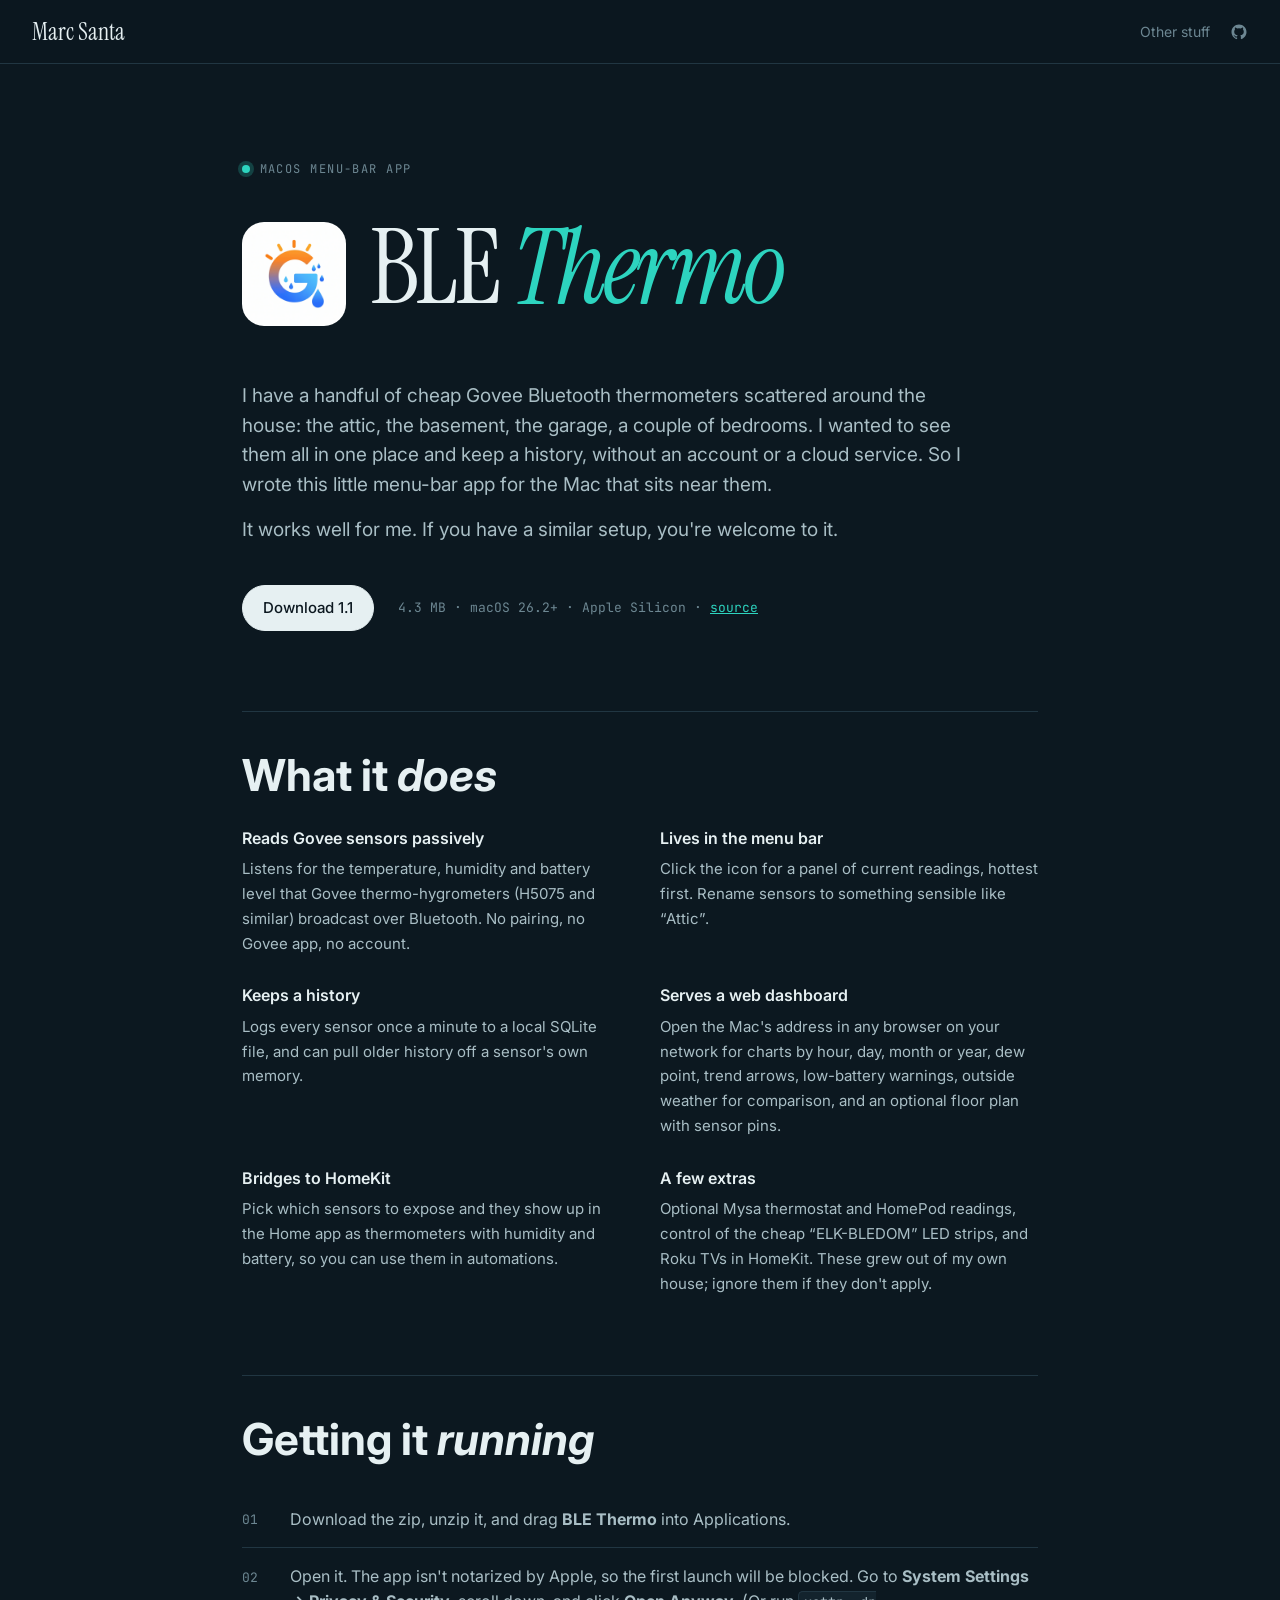
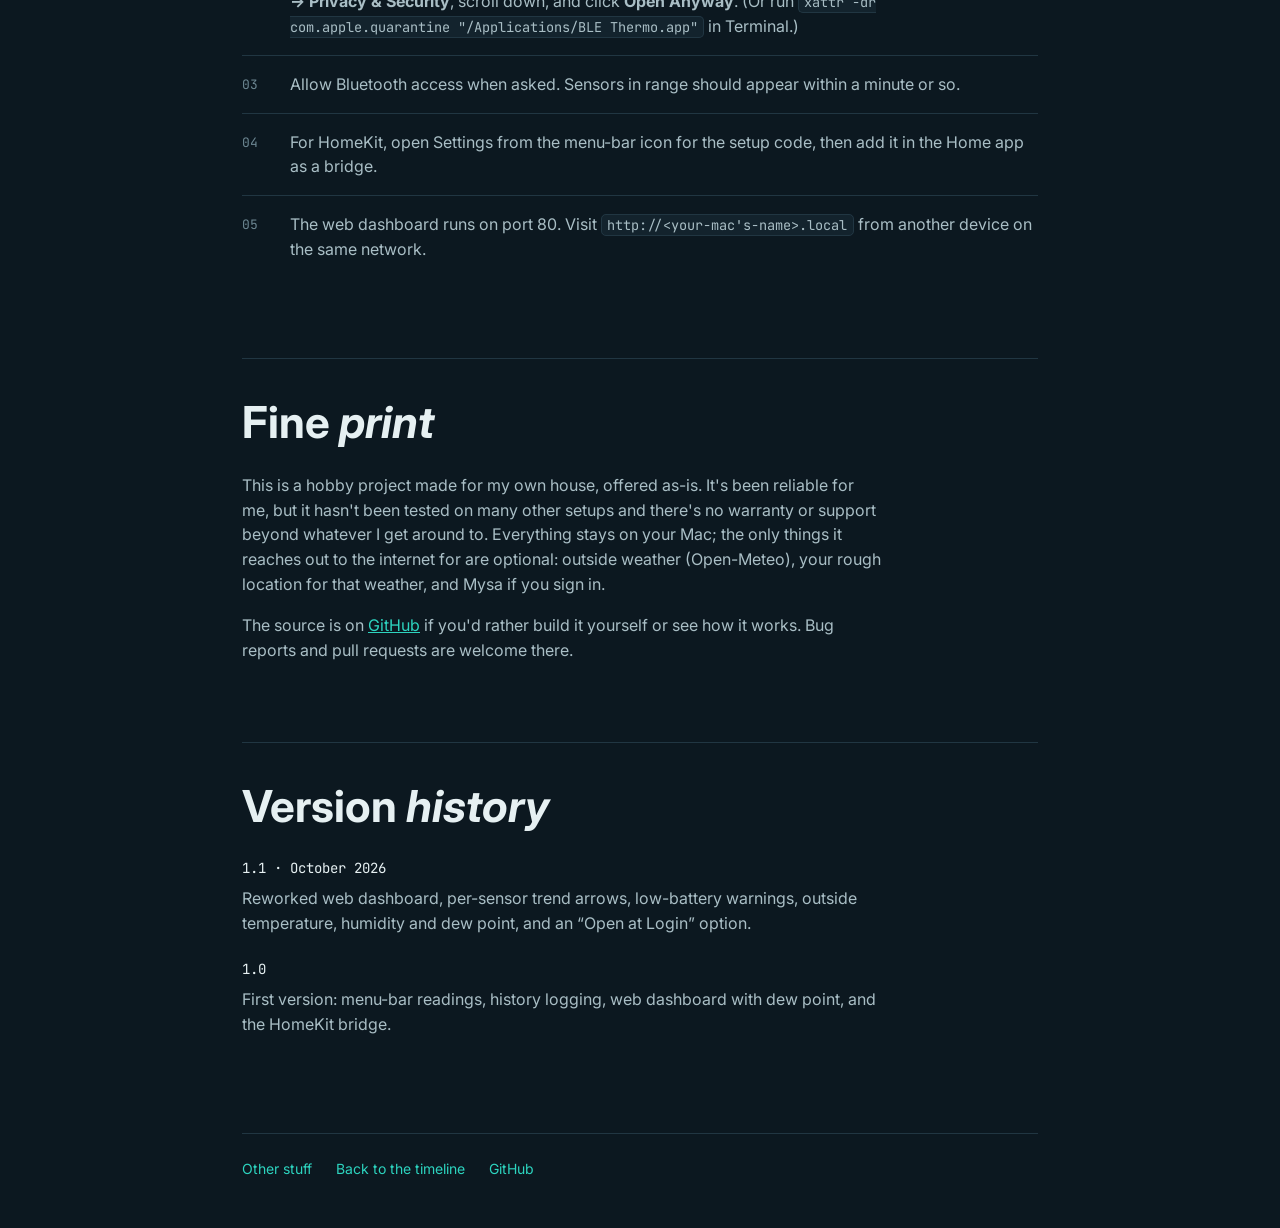
==== ble-thermo/index.html @ 34f53e5f "Add BLE Thermo page and link it from Other stuff Co-Authored-By: Claude Opus 5.5 <noreply@anthropic." ====
<!DOCTYPE html>
<html lang="en">
<head>
<meta charset="UTF-8">
<meta name="viewport" content="width=device-width, initial-scale=1.0">
<title>BLE Thermo · Marc Santa</title>
<meta name="description" content="A small macOS menu-bar app that reads Govee Bluetooth thermometers, logs the history, and can share them with HomeKit.">
<link rel="icon" href="../favicon.ico" sizes="32x32">
<link rel="icon" type="image/svg+xml" href="../favicon.svg">
<link rel="apple-touch-icon" href="../apple-touch-icon.png">
<link rel="preconnect" href="https://fonts.googleapis.com">
<link rel="preconnect" href="https://fonts.gstatic.com" crossorigin>
<link href="https://fonts.googleapis.com/css2?family=Instrument+Serif:ital@0;1&family=Inter:wght@400;500;600&family=JetBrains+Mono:wght@400;500;600&display=swap" rel="stylesheet">
<link rel="stylesheet" href="../styles.css">
<style>
  .app { max-width: 860px; margin: 0 auto; padding: calc(var(--topbar) + 6rem) var(--gutter) 3rem; }
  .app-head { display: flex; align-items: center; gap: 1.75rem; margin: 1.25rem 0 2rem; }
  .app-head img { width: 104px; height: 104px; border-radius: 22px; flex: none; }
  .app h1 { font-size: clamp(3.25rem, 9vw, 6.5rem); line-height: 0.95; margin-left: -0.04em; }
  .app .intro { font-size: 1.1875rem; color: var(--ink-2); max-width: 60ch; }
  .app .intro + .intro { margin-top: 1rem; }
  .get { display: flex; flex-wrap: wrap; align-items: center; gap: 0.75rem 1.5rem; margin: 2.5rem 0 0; }
  .get .dl { text-decoration: none; }
  .get .meta { font-family: var(--mono); font-size: 0.8125rem; color: var(--muted); }
  .get .meta a { color: inherit; }
  .app section { margin-top: 5rem; border-top: 1px solid var(--line); padding-top: 2.5rem; }
  .app h2 { font-size: clamp(2rem, 4vw, 2.75rem); line-height: 1.05; margin-bottom: 1.75rem; }
  .app section > p { color: var(--ink-2); max-width: 64ch; }
  .app section > p + p { margin-top: 1rem; }
  .features { list-style: none; display: grid; gap: 1.75rem 2.5rem; grid-template-columns: repeat(2, minmax(0, 1fr)); }
  .features b { display: block; font-weight: 600; margin-bottom: 0.35rem; }
  .features span { color: var(--ink-2); font-size: 0.9375rem; }
  .steps { list-style: none; counter-reset: step; }
  .steps li { counter-increment: step; display: grid; grid-template-columns: 3rem minmax(0, 1fr); padding: 1rem 0; border-bottom: 1px solid var(--line); color: var(--ink-2); }
  .steps li:last-child { border-bottom: 0; }
  .steps li::before { content: counter(step, decimal-leading-zero); font-family: var(--mono); font-size: 0.8125rem; color: var(--muted); padding-top: 0.2rem; }
  .app code { font-family: var(--mono); font-size: 0.85em; background: var(--surface); border: 1px solid var(--line); border-radius: 5px; padding: 0.1em 0.4em; overflow-wrap: anywhere; }
  .app a:not(.dl) { color: var(--work); }
  .changes dt { font-family: var(--mono); font-size: 0.875rem; color: var(--ink); margin-top: 1.5rem; }
  .changes dt:first-child { margin-top: 0; }
  .changes dd { color: var(--ink-2); margin-top: 0.4rem; max-width: 64ch; }
  .app .foot { margin-top: 6rem; }
  @media (max-width: 768px) {
    .app { padding-top: calc(var(--topbar) + 3.5rem); }
    .app-head { gap: 1.25rem; }
    .app-head img { width: 72px; height: 72px; border-radius: 16px; }
    .app .intro { font-size: 1.0625rem; }
    .features { grid-template-columns: minmax(0, 1fr); }
    .app section { margin-top: 3.5rem; }
  }
</style>
</head>
<body class="past-hero">
<header class="topbar">
  <a class="topbar-name" href="../">Marc Santa</a>
  <nav class="topbar-nav">
    <a class="nav-link" href="../other/">Other stuff</a>
    <a class="nav-link nav-icon" href="https://github.com/MrChrome/BLE-Thermo" target="_blank" rel="noopener" aria-label="BLE Thermo on GitHub">
      <svg width="18" height="18" viewBox="0 0 24 24" fill="currentColor" xmlns="http://www.w3.org/2000/svg">
        <path d="M12 2C6.477 2 2 6.477 2 12c0 4.418 2.865 8.166 6.839 9.489.5.092.682-.217.682-.482 0-.237-.009-.868-.013-1.703-2.782.604-3.369-1.342-3.369-1.342-.454-1.155-1.11-1.463-1.11-1.463-.908-.62.069-.608.069-.608 1.003.07 1.531 1.03 1.531 1.03.892 1.529 2.341 1.087 2.91.832.092-.647.35-1.088.636-1.338-2.22-.253-4.555-1.11-4.555-4.943 0-1.091.39-1.984 1.029-2.683-.103-.253-.446-1.27.098-2.647 0 0 .84-.269 2.75 1.025A9.578 9.578 0 0 1 12 6.836a9.59 9.59 0 0 1 2.504.337c1.909-1.294 2.747-1.025 2.747-1.025.546 1.377.202 2.394.1 2.647.64.699 1.028 1.592 1.028 2.683 0 3.842-2.339 4.687-4.566 4.935.359.309.678.919.678 1.852 0 1.336-.012 2.415-.012 2.743 0 .267.18.579.688.481C19.138 20.163 22 16.418 22 12c0-5.523-4.477-10-10-10z"/>
      </svg>
    </a>
  </nav>
</header>
<main class="app">
  <p class="eyebrow"><span class="eyebrow-dot"></span>macOS menu-bar app</p>
  <div class="app-head">
    <img src="icon.png" alt="">
    <h1>BLE <em>Thermo</em></h1>
  </div>
  <p class="intro">I have a handful of cheap Govee Bluetooth thermometers scattered around the house: the attic, the basement, the garage, a couple of bedrooms. I wanted to see them all in one place and keep a history, without an account or a cloud service. So I wrote this little menu-bar app for the Mac that sits near them.</p>
  <p class="intro">It works well for me. If you have a similar setup, you're welcome to it.</p>
  <div class="get">
    <a class="dl dl-primary" href="BLE-Thermo-1.1.zip" download>Download 1.1</a>
    <span class="meta">4.3 MB · macOS 26.2+ · Apple Silicon · <a href="https://github.com/MrChrome/BLE-Thermo" target="_blank" rel="noopener">source</a></span>
  </div>

  <section>
    <h2>What it <em>does</em></h2>
    <ul class="features">
      <li><b>Reads Govee sensors passively</b><span>Listens for the temperature, humidity and battery level that Govee thermo-hygrometers (H5075 and similar) broadcast over Bluetooth. No pairing, no Govee app, no account.</span></li>
      <li><b>Lives in the menu bar</b><span>Click the icon for a panel of current readings, hottest first. Rename sensors to something sensible like &ldquo;Attic&rdquo;.</span></li>
      <li><b>Keeps a history</b><span>Logs every sensor once a minute to a local SQLite file, and can pull older history off a sensor's own memory.</span></li>
      <li><b>Serves a web dashboard</b><span>Open the Mac's address in any browser on your network for charts by hour, day, month or year, dew point, trend arrows, low-battery warnings, outside weather for comparison, and an optional floor plan with sensor pins.</span></li>
      <li><b>Bridges to HomeKit</b><span>Pick which sensors to expose and they show up in the Home app as thermometers with humidity and battery, so you can use them in automations.</span></li>
      <li><b>A few extras</b><span>Optional Mysa thermostat and HomePod readings, control of the cheap &ldquo;ELK-BLEDOM&rdquo; LED strips, and Roku TVs in HomeKit. These grew out of my own house; ignore them if they don't apply.</span></li>
    </ul>
  </section>

  <section>
    <h2>Getting it <em>running</em></h2>
    <ol class="steps">
      <li><span>Download the zip, unzip it, and drag <b>BLE Thermo</b> into Applications.</span></li>
      <li><span>Open it. The app isn't notarized by Apple, so the first launch will be blocked. Go to <b>System Settings &rarr; Privacy &amp; Security</b>, scroll down, and click <b>Open Anyway</b>. (Or run <code>xattr -dr com.apple.quarantine "/Applications/BLE Thermo.app"</code> in Terminal.)</span></li>
      <li><span>Allow Bluetooth access when asked. Sensors in range should appear within a minute or so.</span></li>
      <li><span>For HomeKit, open Settings from the menu-bar icon for the setup code, then add it in the Home app as a bridge.</span></li>
      <li><span>The web dashboard runs on port 80. Visit <code>http://&lt;your-mac's-name&gt;.local</code> from another device on the same network.</span></li>
    </ol>
  </section>

  <section>
    <h2>Fine <em>print</em></h2>
    <p>This is a hobby project made for my own house, offered as-is. It's been reliable for me, but it hasn't been tested on many other setups and there's no warranty or support beyond whatever I get around to. Everything stays on your Mac; the only things it reaches out to the internet for are optional: outside weather (Open-Meteo), your rough location for that weather, and Mysa if you sign in.</p>
    <p>The source is on <a href="https://github.com/MrChrome/BLE-Thermo" target="_blank" rel="noopener">GitHub</a> if you'd rather build it yourself or see how it works. Bug reports and pull requests are welcome there.</p>
  </section>

  <section>
    <h2>Version <em>history</em></h2>
    <dl class="changes">
      <dt>1.1 · October 2026</dt>
      <dd>Reworked web dashboard, per-sensor trend arrows, low-battery warnings, outside temperature, humidity and dew point, and an &ldquo;Open at Login&rdquo; option.</dd>
      <dt>1.0</dt>
      <dd>First version: menu-bar readings, history logging, web dashboard with dew point, and the HomeKit bridge.</dd>
    </dl>
  </section>

  <footer class="foot">
    <a href="../other/">Other stuff</a>
    <a href="../">Back to the timeline</a>
    <a href="https://github.com/MrChrome/BLE-Thermo" target="_blank" rel="noopener">GitHub</a>
  </footer>
</main>
</body>
</html>
---- styles.css ----
/* Tokens */
:root {
  --bg: #0c1820;
  --surface: #13232d;
  --ink: #e6f0f2;
  --ink-2: #a9bec5;
  --muted: #6d8792;
  --line: #213642;
  --work: #2dd4bf;
  --school: #f5b83d;
  --life: #ff8a78;
  --counter: rgba(230, 240, 242, 0.045);
  --shadow: 0 0 0 1px rgba(255, 255, 255, 0.02), 0 24px 48px -28px rgba(0, 0, 0, 0.9);
  --logo-filter: brightness(0) invert(1);
  --serif: "Instrument Serif", Georgia, "Times New Roman", serif;
  --sans: "Inter", -apple-system, BlinkMacSystemFont, "Segoe UI", Roboto, Helvetica, Arial, sans-serif;
  --mono: "JetBrains Mono", ui-monospace, SFMono-Regular, Menlo, monospace;
  --gutter: 32px;
  --topbar: 64px;
  color-scheme: dark;
}

* {
  margin: 0;
  padding: 0;
  box-sizing: border-box;
}

html {
  scroll-behavior: smooth;
}

body {
  -webkit-text-size-adjust: 100%;
  font-family: var(--sans);
  font-size: 16px;
  line-height: 1.55;
  background: var(--bg);
  color: var(--ink);
  overflow-x: clip;
  -webkit-font-smoothing: antialiased;
}

em {
  font-style: italic;
}

.sr-only {
  position: absolute;
  width: 1px;
  height: 1px;
  overflow: hidden;
  clip: rect(0 0 0 0);
  white-space: nowrap;
}

/* Top bar */

.topbar {
  position: fixed;
  inset: 0 0 auto 0;
  height: var(--topbar);
  display: flex;
  align-items: center;
  justify-content: space-between;
  padding: 0 var(--gutter);
  z-index: 1000;
  background: color-mix(in srgb, var(--bg) 82%, transparent);
  backdrop-filter: blur(12px);
  -webkit-backdrop-filter: blur(12px);
  border-bottom: 1px solid transparent;
  transition: border-color 0.3s;
}

.past-hero .topbar {
  border-bottom-color: var(--line);
}

.topbar-name {
  font-family: var(--serif);
  font-size: 1.5rem;
  color: var(--ink);
  text-decoration: none;
  opacity: 0;
  transform: translateY(4px);
  transition: opacity 0.3s, transform 0.3s;
}

.past-hero .topbar-name {
  opacity: 1;
  transform: none;
}

.topbar-nav {
  display: flex;
  align-items: center;
  gap: 1.25rem;
}

.nav-link {
  color: var(--muted);
  text-decoration: none;
  font-size: 0.875rem;
  display: flex;
  transition: color 0.2s;
}

.nav-link:hover {
  color: var(--ink);
}

.resume-dropdown {
  position: relative;
}

.pdf-btn {
  background: var(--ink);
  border: none;
  color: var(--bg);
  font-family: var(--sans);
  font-weight: 500;
  font-size: 0.875rem;
  padding: 0.5rem 1rem;
  border-radius: 999px;
  cursor: pointer;
  display: flex;
  align-items: center;
  gap: 0.4rem;
  transition: background 0.2s;
}

.pdf-btn:hover {
  background: var(--work);
}

.dropdown-chevron {
  transition: transform 0.2s;
}

.resume-dropdown.open .dropdown-chevron {
  transform: rotate(180deg);
}

.resume-dropdown-menu {
  display: none;
  position: absolute;
  top: calc(100% + 8px);
  right: 0;
  background: var(--surface);
  border: 1px solid var(--line);
  border-radius: 12px;
  padding: 6px;
  min-width: 190px;
  box-shadow: var(--shadow);
}

.resume-dropdown.open .resume-dropdown-menu {
  display: block;
}

.resume-dropdown-menu button {
  display: block;
  width: 100%;
  background: none;
  border: none;
  border-radius: 8px;
  color: var(--ink);
  font-family: var(--sans);
  font-size: 0.875rem;
  padding: 0.5rem 0.75rem;
  cursor: pointer;
  text-align: left;
  white-space: nowrap;
}

.resume-dropdown-menu button:hover {
  background: var(--bg);
}

/* Hero */

.hero {
  max-width: 1180px;
  margin: 0 auto;
  min-height: 100vh;
  min-height: 100svh;
  padding: calc(var(--topbar) + 48px) var(--gutter) 48px;
  display: flex;
  flex-direction: column;
  justify-content: flex-end;
}

.eyebrow {
  display: flex;
  align-items: center;
  gap: 0.6rem;
  font-family: var(--mono);
  font-size: 0.75rem;
  letter-spacing: 0.12em;
  text-transform: uppercase;
  color: var(--muted);
}

.eyebrow-dot {
  width: 8px;
  height: 8px;
  border-radius: 50%;
  background: var(--work);
  box-shadow: 0 0 0 4px color-mix(in srgb, var(--work) 22%, transparent);
}

h1 {
  font-family: var(--serif);
  font-weight: 400;
  font-size: clamp(4.5rem, 16vw, 13.5rem);
  line-height: 0.85;
  letter-spacing: -0.035em;
  margin: 1.25rem 0 2rem -0.04em;
  animation: rise 1s cubic-bezier(0.22, 1, 0.36, 1) both;
}

h1 em {
  color: var(--work);
}

.lede {
  font-size: clamp(1.15rem, 2.2vw, 1.5rem);
  line-height: 1.4;
  color: var(--ink-2);
  max-width: 34ch;
  animation: rise 1s 0.1s cubic-bezier(0.22, 1, 0.36, 1) both;
}

.stats {
  display: grid;
  grid-template-columns: repeat(4, minmax(0, 1fr));
  margin-top: 3.5rem;
  border-top: 1px solid var(--line);
  animation: rise 1s 0.2s cubic-bezier(0.22, 1, 0.36, 1) both;
}

.stat {
  display: flex;
  flex-direction: column-reverse;
  justify-content: flex-end;
  padding: 1.25rem 1.5rem 0 0;
}

.stat + .stat {
  padding-left: 1.5rem;
  border-left: 1px solid var(--line);
}

.stat-num {
  font-family: var(--serif);
  font-size: clamp(2.75rem, 5vw, 4rem);
  line-height: 1;
}

.stat-label {
  font-size: 0.8125rem;
  color: var(--muted);
  margin-top: 0.4rem;
}

.scroll-cue {
  display: inline-flex;
  align-items: center;
  gap: 0.6rem;
  align-self: flex-start;
  margin-top: 3rem;
  font-family: var(--mono);
  font-size: 0.8125rem;
  color: var(--ink);
  text-decoration: none;
  padding: 0.6rem 1rem;
  border: 1px solid var(--line);
  border-radius: 999px;
  transition: border-color 0.2s;
}

.scroll-cue:hover {
  border-color: var(--ink);
}

.scroll-cue svg {
  animation: nudge 1.8s ease-in-out infinite;
}

@keyframes rise {
  from { opacity: 0; transform: translateY(24px); }
  to { opacity: 1; transform: none; }
}

@keyframes nudge {
  0%, 100% { transform: translateY(0); }
  50% { transform: translateY(3px); }
}

/* Timeline */

.chrono {
  position: relative;
  z-index: 1;
  max-width: 1180px;
  margin: 0 auto;
  padding: 4rem var(--gutter) 0;
}

.lane-heads,
.chrono-body {
  display: grid;
  grid-template-columns: 88px minmax(0, 660px) minmax(0, 1fr);
}

.lane-heads {
  font-family: var(--mono);
  font-size: 0.6875rem;
  letter-spacing: 0.12em;
  text-transform: uppercase;
  color: var(--muted);
  padding-bottom: 1.25rem;
  margin-bottom: 2.5rem;
  border-bottom: 1px solid var(--line);
}

.lane-heads span:nth-child(3) {
  padding-left: 28px;
}

.ruler,
.career,
.life {
  position: relative;
}

/* Ruler */

.ruler::before,
.ruler-fill {
  content: "";
  position: absolute;
  top: 0;
  right: 18px;
  width: 1px;
  background: var(--line);
}

.ruler::before {
  bottom: 0;
}

.ruler-fill {
  background: var(--ink);
  height: 0;
}

.tick {
  position: absolute;
  left: 0;
  right: 0;
  height: 0;
  display: flex;
  align-items: center;
  font-family: var(--mono);
  font-size: 0.75rem;
  color: var(--muted);
  transition: color 0.2s;
}

.tick::after {
  content: "";
  position: absolute;
  right: 14px;
  width: 9px;
  height: 1px;
  background: var(--line);
}

.tick-major .tick-label {
  color: var(--ink-2);
}

.tick.is-past::after {
  background: var(--ink);
}

.tick.is-active {
  color: var(--ink);
  font-weight: 600;
}

.tick.is-active .tick-label {
  color: var(--ink);
}

.tick.is-active::after {
  right: 12px;
  width: 13px;
  height: 2px;
  background: var(--work);
}

/* Eras */

.era {
  position: relative;
  padding-left: 44px;
}

.era + .era {
  margin-top: 6px;
}

.era-bar {
  position: absolute;
  left: 0;
  top: 0;
  bottom: 0;
  width: 6px;
  border-radius: 3px;
  background: var(--work);
  opacity: 0.35;
  transition: opacity 0.4s;
}

.era--education .era-bar {
  background: var(--school);
}

.era.is-current .era-bar {
  opacity: 1;
}

.era::before {
  content: "";
  position: absolute;
  left: -5px;
  top: -2px;
  width: 16px;
  height: 16px;
  border-radius: 50%;
  background: var(--bg);
  border: 3px solid var(--work);
  z-index: 1;
}

.era--education::before {
  border-color: var(--school);
}

.era-notch {
  position: absolute;
  left: -4px;
  width: 14px;
  height: 3px;
  border-radius: 2px;
  background: var(--ink);
}

/* A side trip forks off the spine, runs alongside, and rejoins it */
.era-branch {
  position: absolute;
  left: 18px;
  width: 4px;
  border-radius: 2px;
  background: var(--work);
  opacity: 0.35;
  transition: opacity 0.4s;
}

.era-branch::before,
.era-branch::after {
  content: "";
  position: absolute;
  right: 0;
  width: 16px;
  height: 12px;
  border-right: 4px solid var(--work);
}

.era-branch::before {
  bottom: 100%;
  border-top: 4px solid var(--work);
  border-top-right-radius: 12px;
}

.era-branch::after {
  top: 100%;
  border-bottom: 4px solid var(--work);
  border-bottom-right-radius: 12px;
}

.era-branch.is-current {
  opacity: 1;
}

.era-side {
  margin-top: 1.4rem;
  padding: 1.1rem 1.25rem 1.2rem;
  border-radius: 12px;
  background: color-mix(in srgb, var(--work) 6%, transparent);
  border: 1px solid color-mix(in srgb, var(--work) 22%, var(--line));
  transition: border-color 0.4s;
}

.era-side.is-current {
  border-color: color-mix(in srgb, var(--work) 60%, var(--line));
}

.era-side .era-meta {
  margin-bottom: 0.8rem;
}

.era .era-side--experience .era-kind {
  color: var(--work);
}

.era-side .era-logo {
  height: 26px;
  margin-bottom: 0.6rem;
}

.era-side-name {
  font-family: var(--serif);
  font-weight: 400;
  font-size: 1.6rem;
  line-height: 1.1;
  margin-bottom: 0.4rem;
}

.era-side .era-role {
  margin-bottom: 0.5rem;
}

.era-card {
  position: sticky;
  top: calc(var(--topbar) + 28px);
  max-width: 600px;
  margin-bottom: 28px;
  padding: 1.5rem 1.75rem 1.6rem;
  background: var(--surface);
  border: 1px solid var(--line);
  border-radius: 16px;
  box-shadow: var(--shadow);
  opacity: 0;
  transform: translateY(24px);
  transition: opacity 0.7s cubic-bezier(0.22, 1, 0.36, 1), transform 0.7s cubic-bezier(0.22, 1, 0.36, 1), border-color 0.4s;
}

.era-card.in {
  opacity: 1;
  transform: none;
}

.era.is-current .era-card {
  border-color: color-mix(in srgb, var(--work) 55%, var(--line));
}

.era--education.is-current .era-card {
  border-color: color-mix(in srgb, var(--school) 55%, var(--line));
}

.era-meta {
  display: flex;
  align-items: center;
  flex-wrap: wrap;
  gap: 0.5rem 0.9rem;
  font-family: var(--mono);
  font-size: 0.75rem;
  color: var(--muted);
  margin-bottom: 1.1rem;
}

.era-kind {
  color: var(--work);
  font-weight: 600;
  letter-spacing: 0.1em;
  text-transform: uppercase;
}

.era--education .era-kind {
  color: var(--school);
}

.era-years {
  color: var(--ink);
}

.era-dur::before {
  content: "· ";
}

.era-logo {
  display: block;
  height: 34px;
  width: auto;
  max-width: 100%;
  filter: var(--logo-filter);
  margin-bottom: 0.9rem;
}

.era-logo.timeline-logo-lg {
  height: 46px;
}

.era-name {
  font-family: var(--serif);
  font-weight: 400;
  font-size: 2.25rem;
  line-height: 1.05;
  margin-bottom: 0.5rem;
}

.era-role {
  font-weight: 500;
  color: var(--ink-2);
  margin-bottom: 0.9rem;
}

.era-steps {
  list-style: none;
  margin: 0.25rem 0 1.1rem;
  border-left: 1px solid var(--line);
}

.era-steps:last-child {
  margin-bottom: 0;
}

.era-steps > li {
  position: relative;
  color: var(--muted);
  font-size: 0.9375rem;
  transition: color 0.3s;
}

.era-steps > li::before {
  content: "";
  position: absolute;
  left: -4px;
  top: 0.95rem;
  width: 7px;
  height: 7px;
  margin-top: -3.5px;
  border-radius: 50%;
  background: var(--line);
  transition: background 0.3s;
}

.era-steps > li.is-now .step-role {
  font-weight: 600;
}

.era-steps > li.is-open {
  color: var(--ink);
}

.era-steps > li.is-open::before {
  background: var(--work);
}

.step-head {
  display: flex;
  justify-content: space-between;
  align-items: baseline;
  gap: 1rem;
  width: 100%;
  padding: 0.35rem 0 0.35rem 1rem;
  background: none;
  border: none;
  color: inherit;
  font: inherit;
  text-align: left;
  cursor: pointer;
}

.step-head:hover .step-role {
  color: var(--ink);
}

/* Bullets for a role slide open when it is the open step */
.step-body {
  display: grid;
  grid-template-rows: 0fr;
  transition: grid-template-rows 0.45s cubic-bezier(0.22, 1, 0.36, 1);
}

.step-body > .era-bullets {
  min-height: 0;
  overflow: hidden;
  padding-left: 1rem;
  opacity: 0;
  transition: opacity 0.3s;
}

.era-steps > li.is-open .step-body {
  grid-template-rows: 1fr;
}

.era-steps > li.is-open .step-body > .era-bullets {
  opacity: 1;
  padding-bottom: 0.6rem;
}

.step-years {
  font-family: var(--mono);
  font-size: 0.75rem;
  font-weight: 400;
  white-space: nowrap;
}

.era-bullets {
  list-style: none;
  color: var(--ink-2);
  font-size: 0.9375rem;
}

.era-bullets li {
  position: relative;
  padding-left: 1.1rem;
  margin-top: 0.4rem;
}

.era-bullets li::before {
  content: "";
  position: absolute;
  left: 0;
  top: 0.62em;
  width: 6px;
  height: 1.5px;
  background: var(--muted);
}

.era-bullets li.sub {
  margin-left: 1.1rem;
  font-size: 0.875rem;
  color: var(--muted);
  margin-top: 0.2rem;
}

.era-bullets li.sub::before {
  width: 4px;
  height: 4px;
  border-radius: 50%;
  top: 0.55em;
}

.era-end {
  position: relative;
  display: flex;
  align-items: center;
  gap: 0.75rem;
  margin-top: 6px;
  font-family: var(--mono);
  font-size: 0.8125rem;
  color: var(--ink);
}

.era-end-dot {
  width: 16px;
  height: 16px;
  margin-left: -5px;
  border-radius: 50%;
  background: var(--work);
  animation: pulse 2s ease-out infinite;
}

@keyframes pulse {
  0% { box-shadow: 0 0 0 0 color-mix(in srgb, var(--work) 50%, transparent); }
  100% { box-shadow: 0 0 0 14px transparent; }
}

/* Family branches */

.branch {
  position: absolute;
  left: calc(28px + var(--i) * 30px);
  width: 3px;
  border-radius: 2px;
  background: linear-gradient(180deg, var(--life), color-mix(in srgb, var(--life) 25%, transparent));
}

.branch::before {
  content: "";
  position: absolute;
  left: -7px;
  top: -8px;
  width: 17px;
  height: 17px;
  border-radius: 50%;
  background: var(--bg);
  border: 3px solid var(--life);
}

.branch-photo {
  position: absolute;
  left: 50%;
  top: 0;
  width: 56px;
  height: 56px;
  margin: -28px 0 0 -28px;
  border-radius: 50%;
  object-fit: cover;
  border: 3px solid var(--life);
  box-shadow: 0 0 0 4px var(--bg);
  z-index: 1;
  cursor: zoom-in;
  outline: none;
  transform-origin: 0 50%;
  transition: transform 0.35s cubic-bezier(0.22, 1, 0.36, 1), box-shadow 0.35s;
}

/* Hovering the photo or name blows the photo up over the label */
.branch.has-photo:hover .branch-photo,
.branch-photo:focus {
  transform: scale(3);
  box-shadow: 0 0 0 2px var(--bg), 0 20px 40px -12px rgba(0, 0, 0, 0.7);
  z-index: 5;
}

.branch.has-photo:hover .branch-label,
.branch-photo:focus ~ .branch-label {
  opacity: 0;
}

.branch.has-photo::before {
  content: none;
}

.branch.has-photo .branch-label {
  left: 40px;
}

.branch-label {
  position: absolute;
  left: 22px;
  top: -14px;
  display: flex;
  flex-direction: column;
  white-space: nowrap;
  opacity: 0;
  transform: translateX(-8px);
  transition: opacity 0.6s, transform 0.6s;
}

.branch-label.in {
  opacity: 1;
  transform: none;
}

.branch-name {
  font-family: var(--serif);
  font-size: 1.75rem;
  line-height: 1;
}

.branch-date {
  font-family: var(--mono);
  font-size: 0.75rem;
  color: var(--life);
  margin-top: 0.35rem;
}

.branch-age {
  font-size: 0.8125rem;
  color: var(--muted);
}

/* Giant year that follows the scroll */

.year-counter {
  position: fixed;
  right: var(--gutter);
  bottom: -0.12em;
  z-index: 0;
  font-family: var(--serif);
  font-size: clamp(7rem, 22vw, 20rem);
  line-height: 1;
  letter-spacing: -0.04em;
  color: var(--counter);
  pointer-events: none;
  opacity: 0;
  transition: opacity 0.4s;
  font-variant-numeric: tabular-nums;
}

.year-counter.visible {
  opacity: 1;
}

/* Today */

.today {
  position: relative;
  z-index: 1;
  max-width: 1180px;
  margin: 0 auto;
  padding: 10rem var(--gutter) 3rem;
}

.today h2 {
  font-family: var(--serif);
  font-weight: 400;
  font-size: clamp(3rem, 9vw, 7.5rem);
  line-height: 0.95;
  letter-spacing: -0.03em;
  margin: 1.25rem 0 1.25rem;
}

.today h2 em {
  color: var(--work);
}

.today-sub {
  color: var(--ink-2);
  font-size: 1.125rem;
}

.downloads {
  display: flex;
  flex-wrap: wrap;
  gap: 0.6rem;
  margin-top: 2rem;
}

.dl {
  font-family: var(--sans);
  font-size: 0.9375rem;
  font-weight: 500;
  color: var(--ink);
  background: transparent;
  border: 1px solid var(--line);
  border-radius: 999px;
  padding: 0.65rem 1.25rem;
  cursor: pointer;
  transition: border-color 0.2s, background 0.2s, color 0.2s;
}

.dl:hover {
  border-color: var(--ink);
}

.dl-primary {
  background: var(--ink);
  border-color: var(--ink);
  color: var(--bg);
}

.dl-primary:hover {
  background: var(--work);
  border-color: var(--work);
}

/* Other stuff */

.elsewhere {
  position: relative;
  z-index: 1;
  max-width: 1180px;
  margin: 0 auto;
  padding: 7rem var(--gutter) 3rem;
}

.elsewhere h2 {
  font-family: var(--serif);
  font-weight: 400;
  font-size: clamp(2.25rem, 5.5vw, 4.25rem);
  line-height: 1;
  letter-spacing: -0.02em;
}

.elsewhere h2 em {
  color: var(--work);
}

.elsewhere-list {
  list-style: none;
  display: grid;
  grid-template-columns: repeat(auto-fill, minmax(300px, 1fr));
  gap: 1rem;
  margin-top: 2.5rem;
}

.elsewhere-list:empty {
  display: none;
}

.elsewhere-item {
  position: relative;
  display: flex;
  flex-direction: column;
  gap: 0.6rem;
  height: 100%;
  padding: 1.4rem 1.5rem 1.5rem;
  background: var(--surface);
  border: 1px solid var(--line);
  border-radius: 16px;
  color: inherit;
  text-decoration: none;
  transition: border-color 0.2s, transform 0.2s;
}

.elsewhere-item:hover {
  border-color: var(--work);
  transform: translateY(-2px);
}

.elsewhere-title {
  font-family: var(--serif);
  font-size: 1.6rem;
  line-height: 1.1;
  padding-right: 1.5rem;
}

.elsewhere-desc {
  font-size: 0.9rem;
  color: var(--ink-2);
  display: -webkit-box;
  -webkit-line-clamp: 4;
  -webkit-box-orient: vertical;
  overflow: hidden;
}

.elsewhere-arrow {
  position: absolute;
  top: 1.3rem;
  right: 1.4rem;
  color: var(--muted);
  transition: color 0.2s;
}

.elsewhere-item:hover .elsewhere-arrow {
  color: var(--work);
}

.elsewhere-all {
  display: inline-block;
  margin-top: 1.75rem;
  font-family: var(--mono);
  font-size: 0.8125rem;
  color: var(--ink);
  text-decoration: none;
  border-bottom: 1px solid var(--line);
  padding-bottom: 2px;
}

.elsewhere-all:hover {
  border-color: var(--work);
}

.foot {
  display: flex;
  gap: 1.5rem;
  margin-top: 8rem;
  padding-top: 1.5rem;
  border-top: 1px solid var(--line);
  font-size: 0.875rem;
}

.foot a {
  color: var(--muted);
  text-decoration: none;
}

.foot a:hover {
  color: var(--ink);
}

/* Small screens */

@media (max-width: 768px) {
  :root {
    --gutter: 16px;
    --topbar: 56px;
  }

  .nav-link:not(.nav-icon) {
    display: none;
  }

  .hero {
    padding-bottom: 32px;
  }

  .stats {
    grid-template-columns: repeat(2, minmax(0, 1fr));
    margin-top: 2.5rem;
  }

  .stat:nth-child(3) {
    padding-left: 0;
    border-left: none;
  }

  .stat:nth-child(n + 3) {
    border-top: 1px solid var(--line);
    margin-top: 1.25rem;
  }

  .lane-heads,
  .chrono-body {
    grid-template-columns: 40px minmax(0, 1fr) 48px;
  }

  .lane-heads span:nth-child(1) {
    visibility: hidden;
  }

  .lane-heads span:nth-child(3) {
    padding-left: 8px;
  }

  .ruler::before,
  .ruler-fill {
    right: 10px;
  }

  .tick {
    font-size: 0.6875rem;
  }

  .tick::after {
    right: 6px;
  }

  .tick.is-active::after {
    right: 4px;
  }

  .tick:not(.tick-major):not(.is-active) .tick-label {
    opacity: 0;
  }

  .era {
    padding-left: 18px;
  }

  .era-card {
    padding: 1.1rem 1.1rem 1.2rem;
    border-radius: 12px;
    margin-bottom: 20px;
  }

  .era-logo {
    height: 28px;
  }

  .era-logo.timeline-logo-lg {
    height: 38px;
  }

  .era-name {
    font-size: 1.85rem;
  }

  .step-head {
    flex-direction: column;
    gap: 0;
  }

  .era-dur {
    display: none;
  }

  .era-side .era-dur {
    display: inline;
  }

  .era-side .era-dur::before {
    content: none;
  }

  .era-side .era-meta {
    flex-direction: column;
    align-items: flex-start;
    gap: 0.15rem;
  }

  .era-side {
    padding: 0.9rem 0.95rem 1rem;
  }

  .era-branch {
    left: 10px;
    width: 3px;
  }

  .era-branch::before,
  .era-branch::after {
    width: 10px;
    height: 10px;
    border-width: 3px;
  }

  /* Labels run down the branch so they fit the narrow lane */
  .branch {
    left: calc(16px + var(--i) * 18px);
  }

  .branch-photo {
    width: 30px;
    height: 30px;
    margin: -15px 0 0 -15px;
    border-width: 2px;
    box-shadow: 0 0 0 3px var(--bg);
  }

  /* Grow toward the card so it stays on screen */
  .branch-photo {
    transform-origin: 100% 0;
  }

  .branch.has-photo:hover .branch-photo,
  .branch-photo:focus {
    transform: scale(4);
  }

  .branch.has-photo .branch-label {
    left: 4px;
    top: 22px;
  }

  .branch-label {
    left: 4px;
    top: 16px;
    flex-direction: row;
    align-items: baseline;
    gap: 0.5rem;
    writing-mode: vertical-rl;
    transform: translateY(-8px);
  }

  .branch-name {
    font-size: 1.15rem;
  }

  .branch-date {
    margin-top: 0;
    font-size: 0.6875rem;
  }

  .branch-age {
    display: none;
  }

  .year-counter {
    font-size: 30vw;
  }

  .today {
    padding-top: 7rem;
  }

  .elsewhere {
    padding-top: 5rem;
  }

  .elsewhere-list {
    grid-template-columns: minmax(0, 1fr);
  }

  .foot {
    margin-top: 5rem;
  }
}

@media (prefers-reduced-motion: reduce) {
  html {
    scroll-behavior: auto;
  }

  *,
  *::before,
  *::after {
    animation: none !important;
    transition: none !important;
  }

  .era-card,
  .branch-label {
    opacity: 1;
    transform: none;
  }
}

@media print {
  .topbar,
  .year-counter {
    display: none;
  }
}
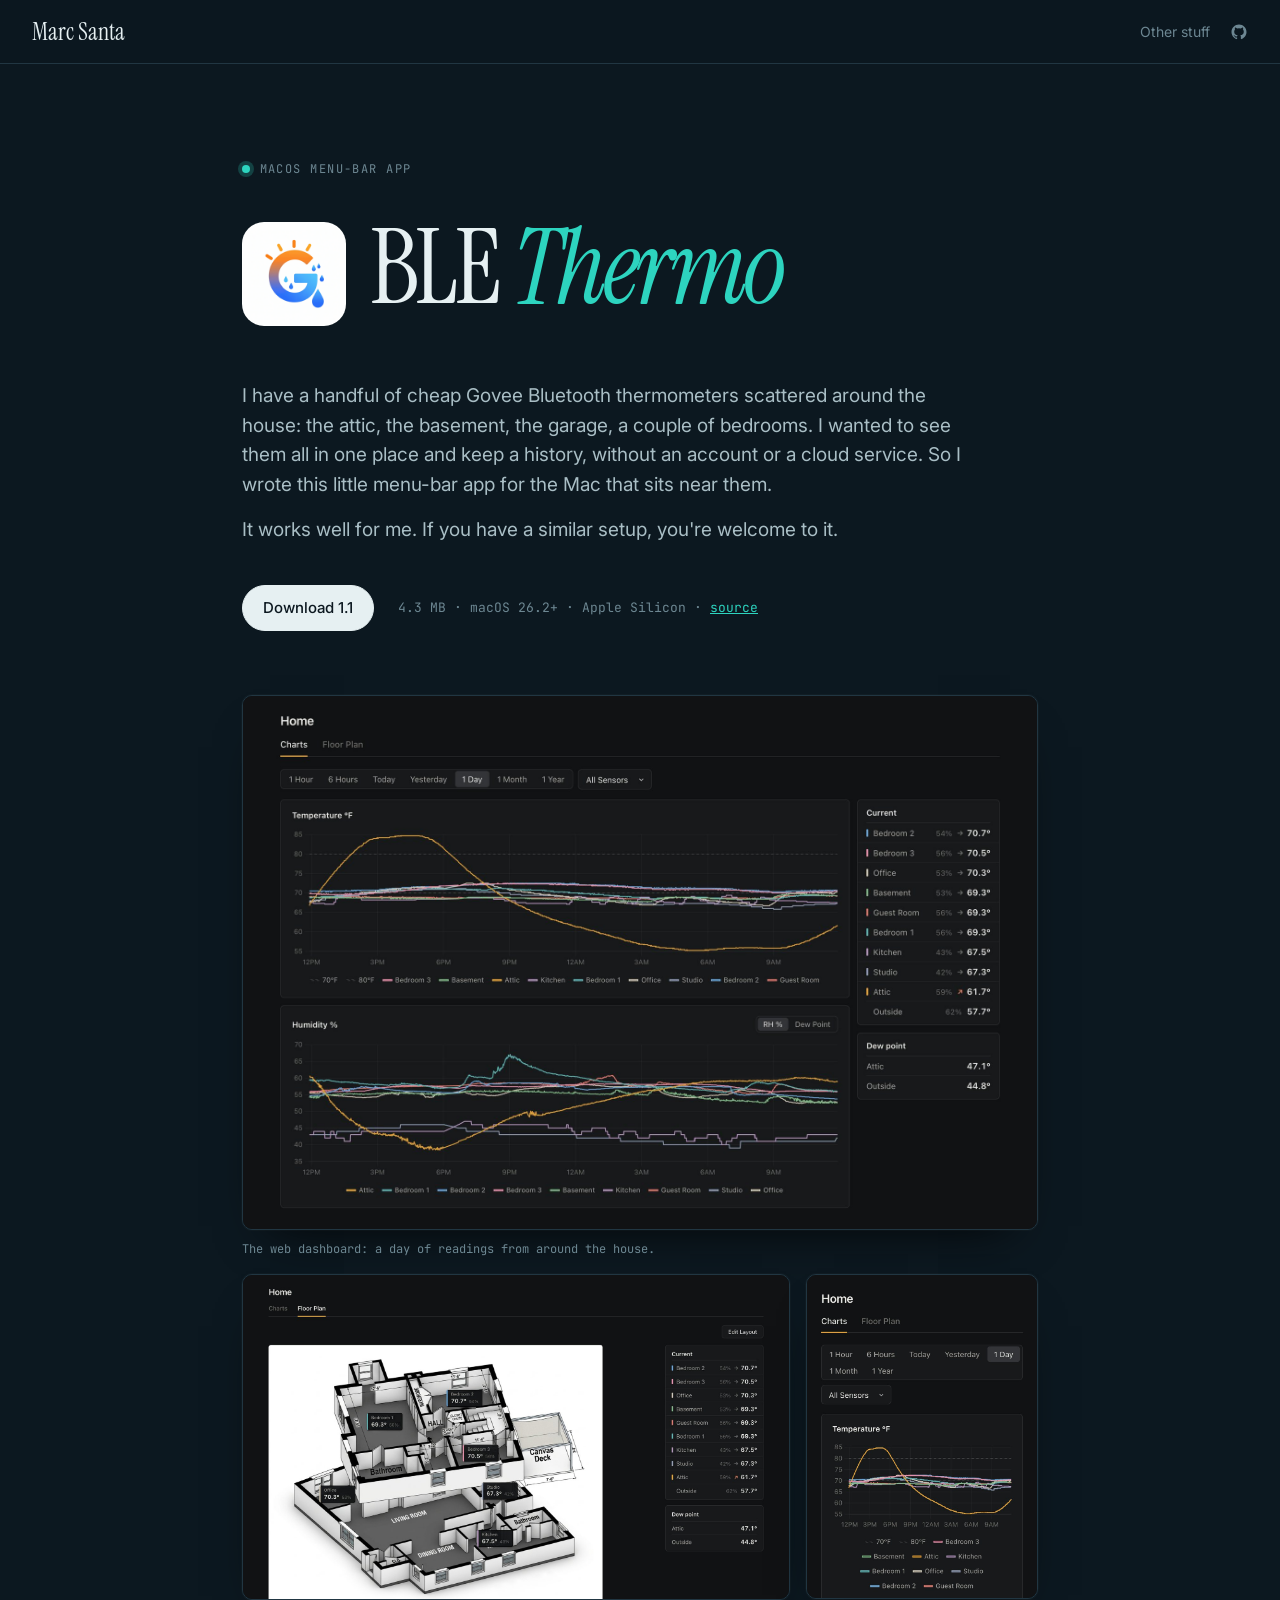
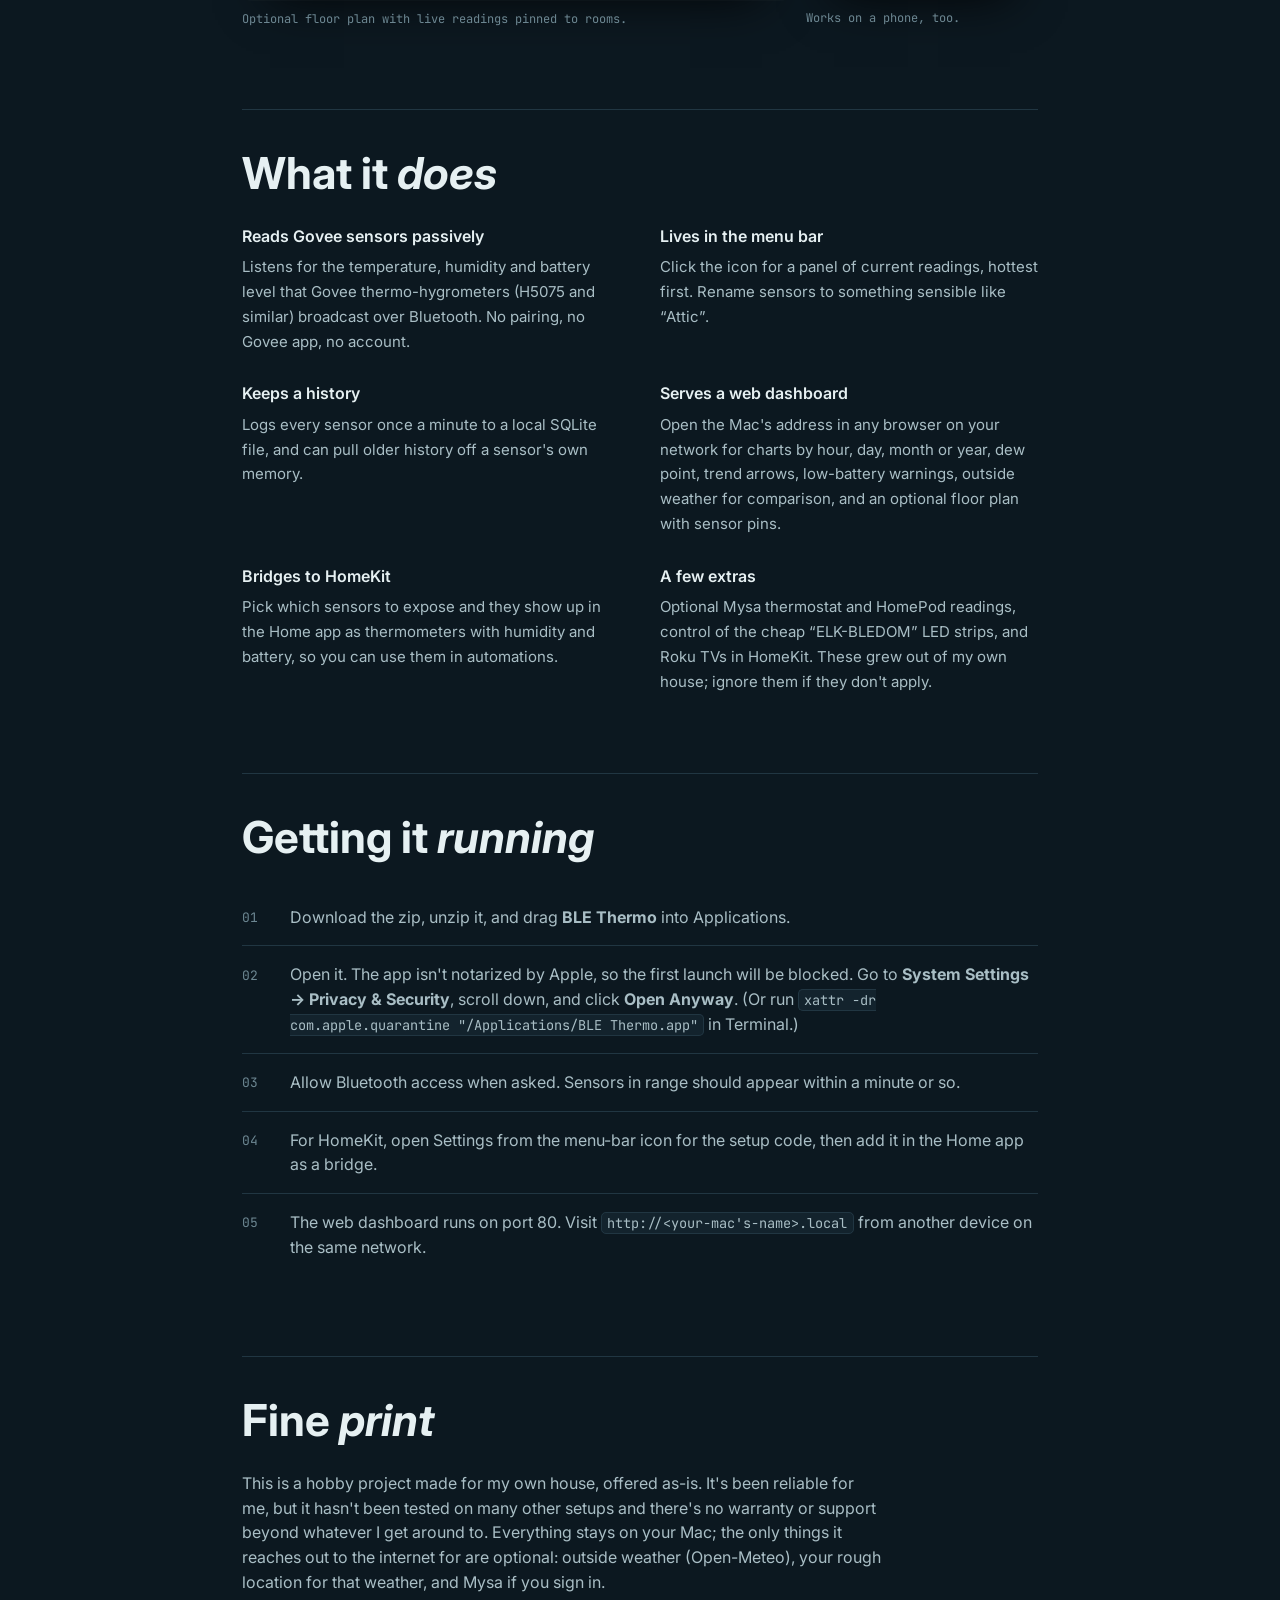
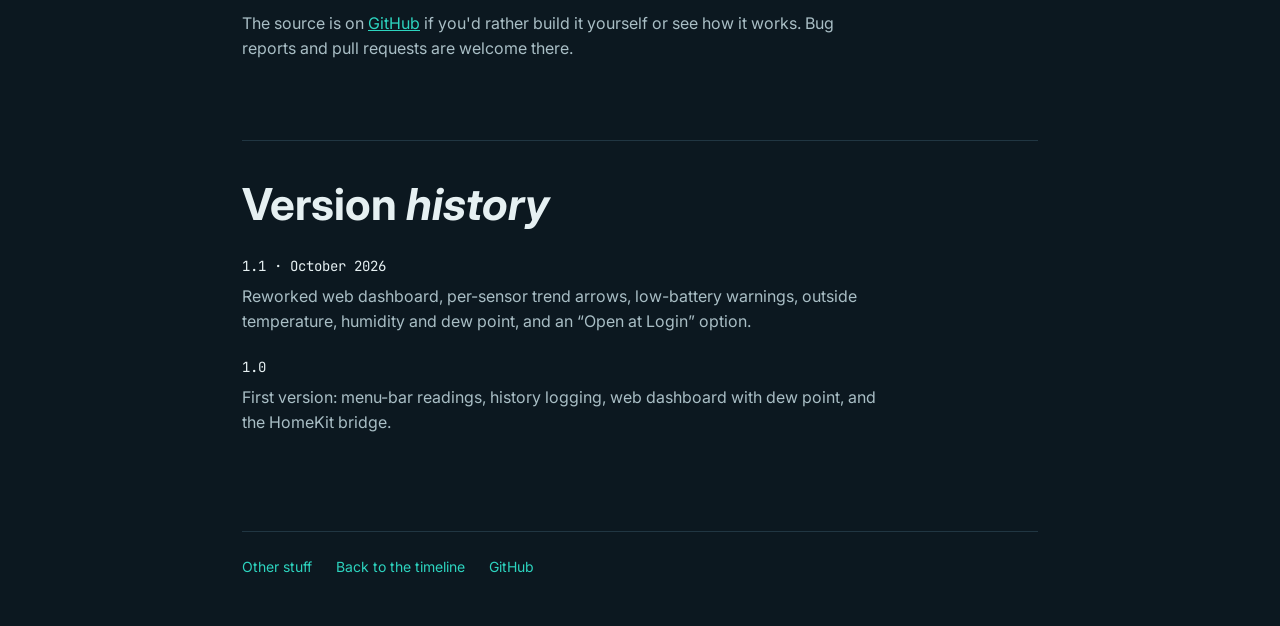
==== commit db4a128b: "Add dashboard screenshots to BLE Thermo page Co-Authored-By: Claude Opus 5.5 <noreply@anthropic.com>" ====
--- a/ble-thermo/index.html
+++ b/ble-thermo/index.html
@@ -23,6 +23,10 @@
   .get .dl { text-decoration: none; }
   .get .meta { font-family: var(--mono); font-size: 0.8125rem; color: var(--muted); }
   .get .meta a { color: inherit; }
+  .shots { margin-top: 4rem; display: grid; gap: 1rem; }
+  .shots-row { display: grid; grid-template-columns: 2.36fr 1fr; gap: 1rem; align-items: start; }
+  .shots img { display: block; width: 100%; height: auto; border: 1px solid var(--line); border-radius: 10px; box-shadow: var(--shadow); }
+  .shots figcaption { font-family: var(--mono); font-size: 0.75rem; color: var(--muted); margin-top: 0.6rem; }
   .app section { margin-top: 5rem; border-top: 1px solid var(--line); padding-top: 2.5rem; }
   .app h2 { font-size: clamp(2rem, 4vw, 2.75rem); line-height: 1.05; margin-bottom: 1.75rem; }
   .app section > p { color: var(--ink-2); max-width: 64ch; }
@@ -46,6 +50,9 @@
     .app-head img { width: 72px; height: 72px; border-radius: 16px; }
     .app .intro { font-size: 1.0625rem; }
     .features { grid-template-columns: minmax(0, 1fr); }
+    .shots { margin-top: 3rem; }
+    .shots-row { grid-template-columns: minmax(0, 1fr); }
+    .shots-row figure:last-child { max-width: 300px; }
     .app section { margin-top: 3.5rem; }
   }
 </style>
@@ -73,6 +80,23 @@
   <div class="get">
     <a class="dl dl-primary" href="BLE-Thermo-1.1.zip" download>Download 1.1</a>
     <span class="meta">4.3 MB · macOS 26.2+ · Apple Silicon · <a href="https://github.com/MrChrome/BLE-Thermo" target="_blank" rel="noopener">source</a></span>
+  </div>
+
+  <div class="shots">
+    <figure>
+      <img src="screenshot-charts.jpg" width="1720" height="1156" alt="Web dashboard showing a day of temperature and humidity for nine sensors, with current readings and trend arrows on the right">
+      <figcaption>The web dashboard: a day of readings from around the house.</figcaption>
+    </figure>
+    <div class="shots-row">
+      <figure>
+        <img src="screenshot-floorplan.jpg" width="1720" height="1021" loading="lazy" alt="Floor plan view with live temperature pins placed in each room">
+        <figcaption>Optional floor plan with live readings pinned to rooms.</figcaption>
+      </figure>
+      <figure>
+        <img src="screenshot-phone.jpg" width="780" height="1093" loading="lazy" alt="The dashboard on a phone">
+        <figcaption>Works on a phone, too.</figcaption>
+      </figure>
+    </div>
   </div>
 
   <section>
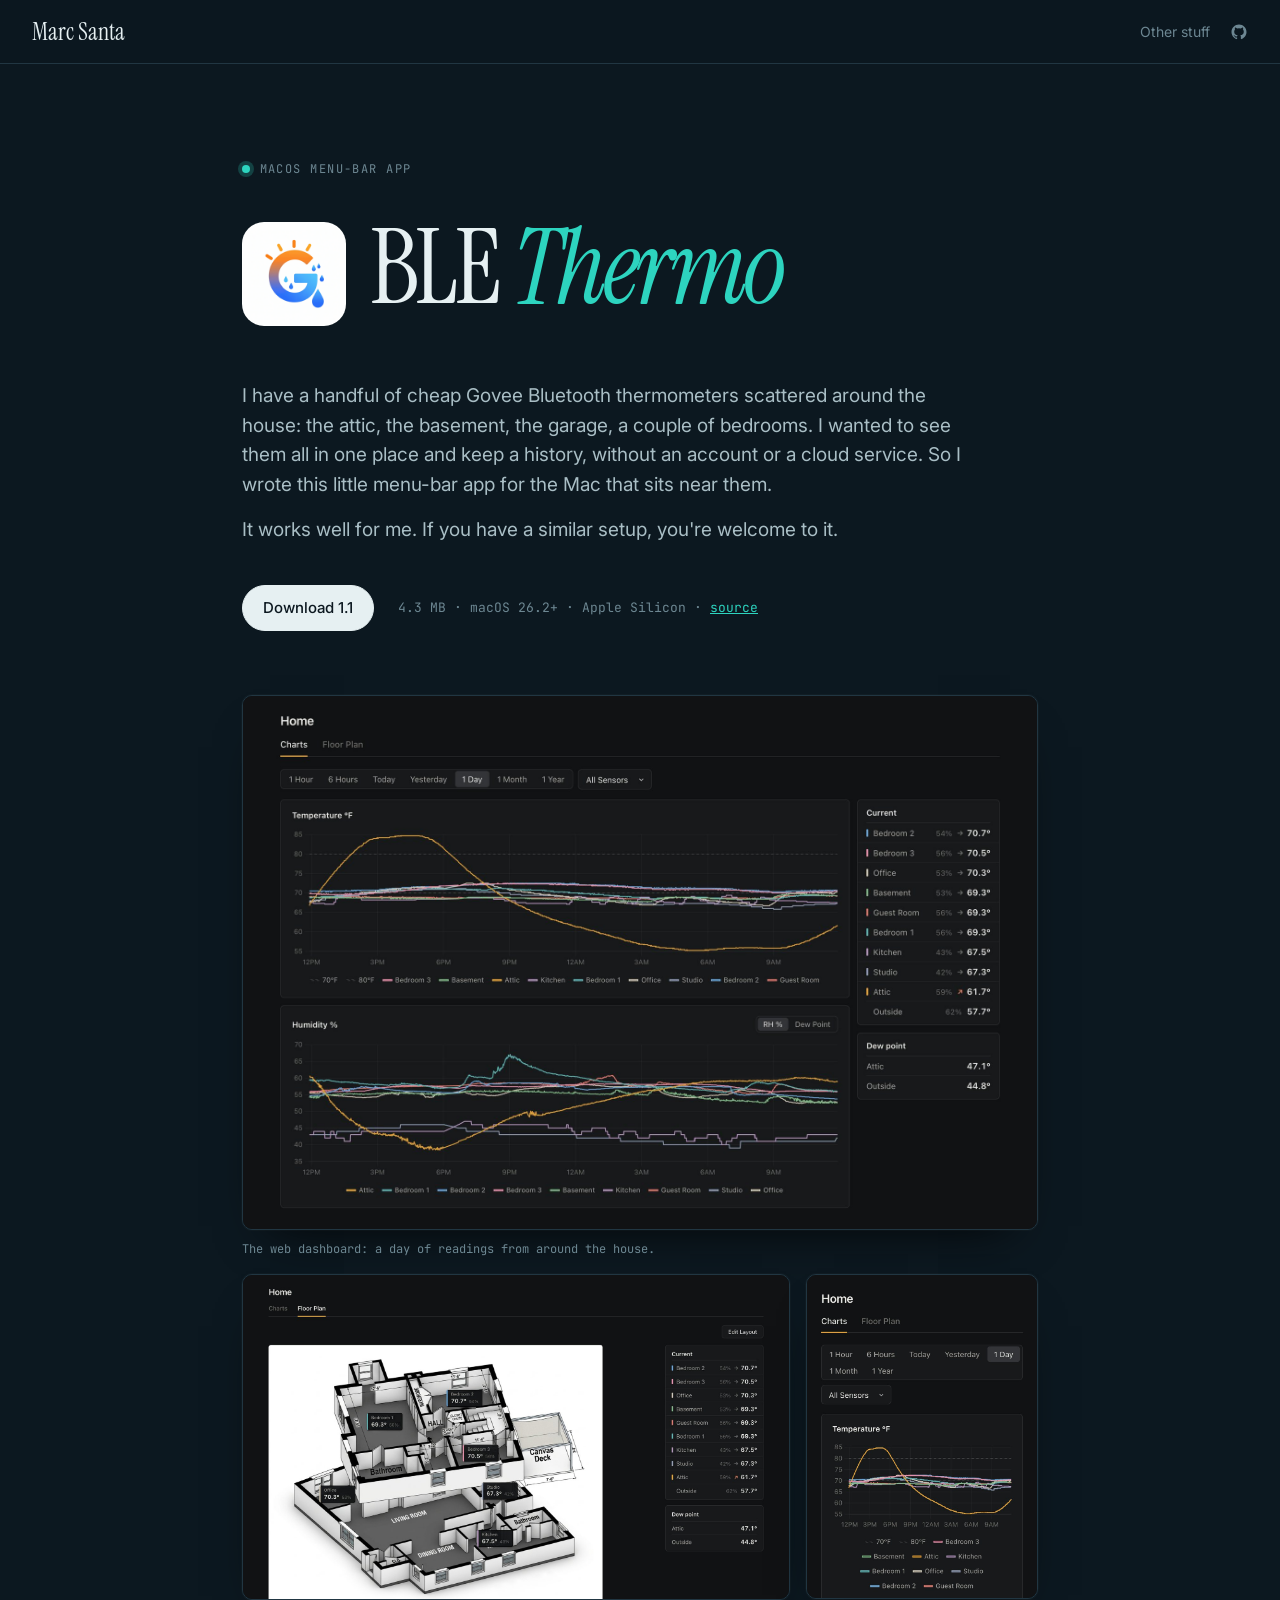
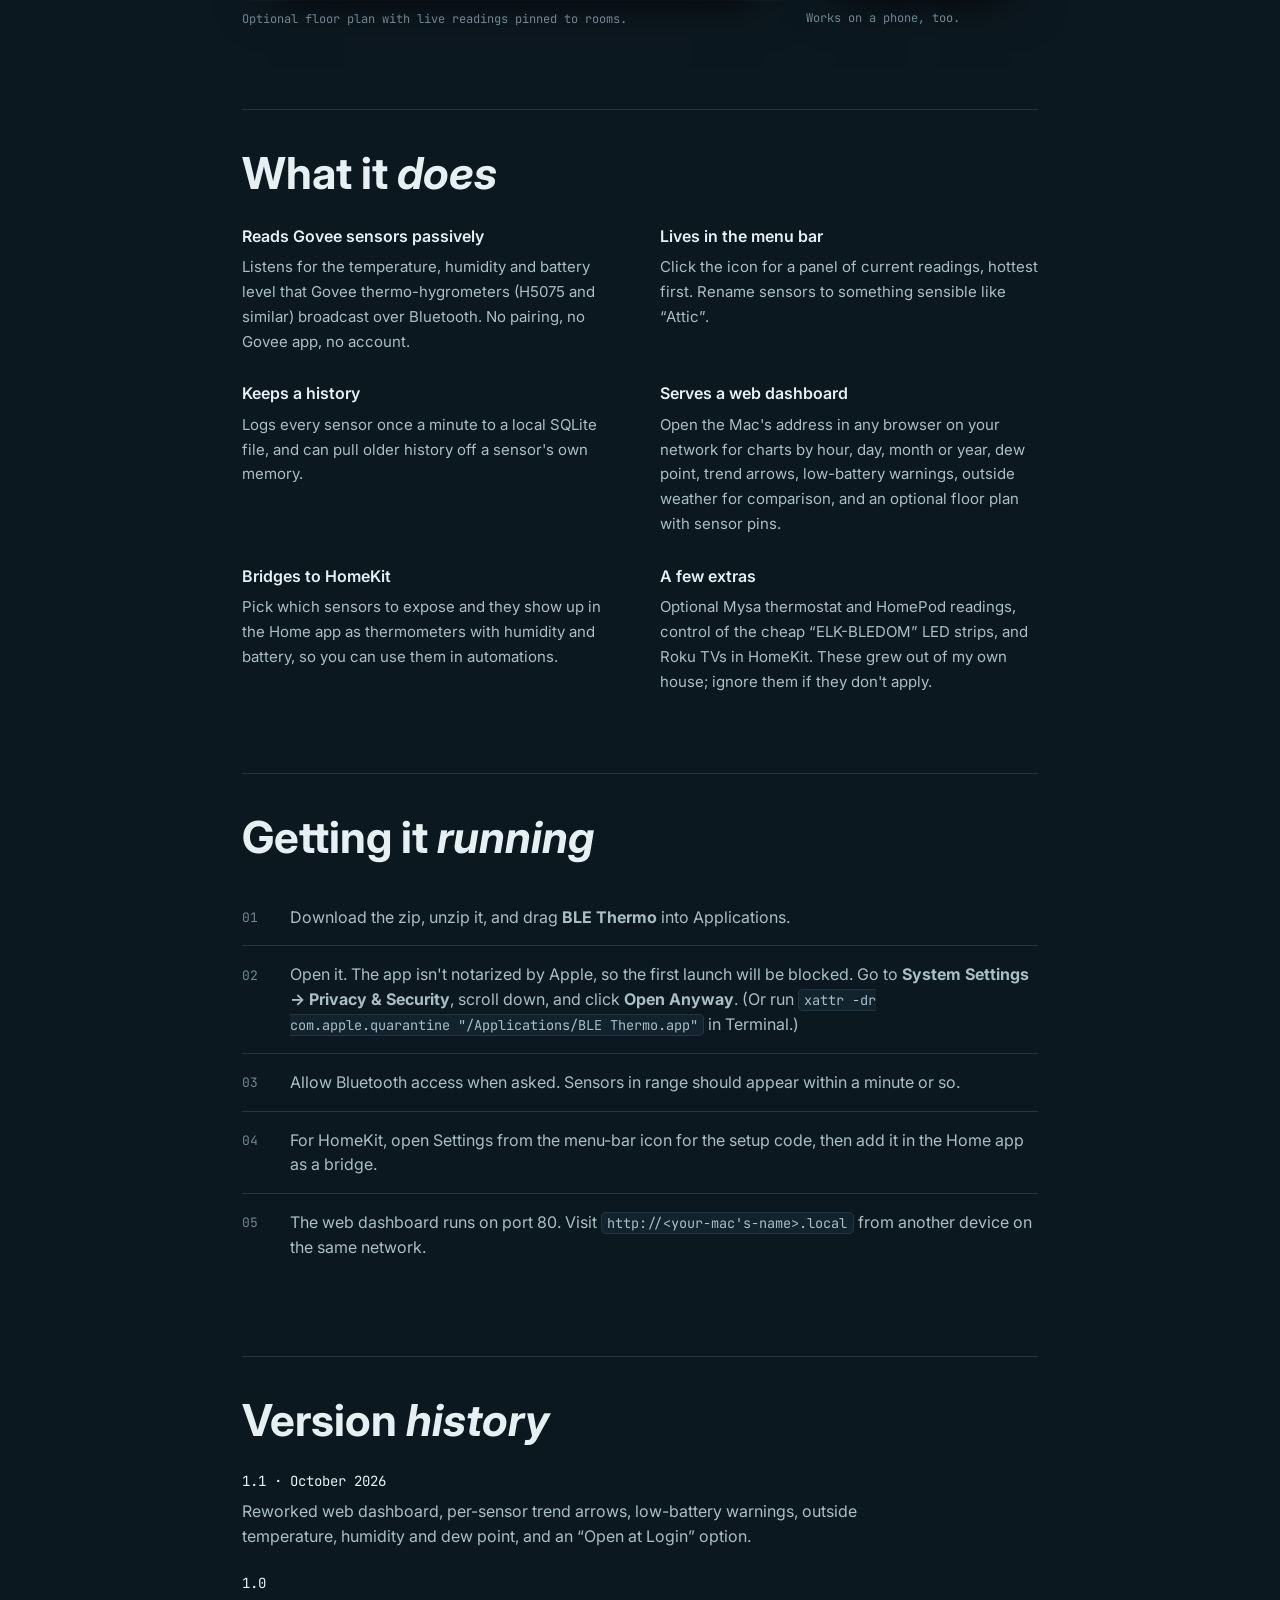
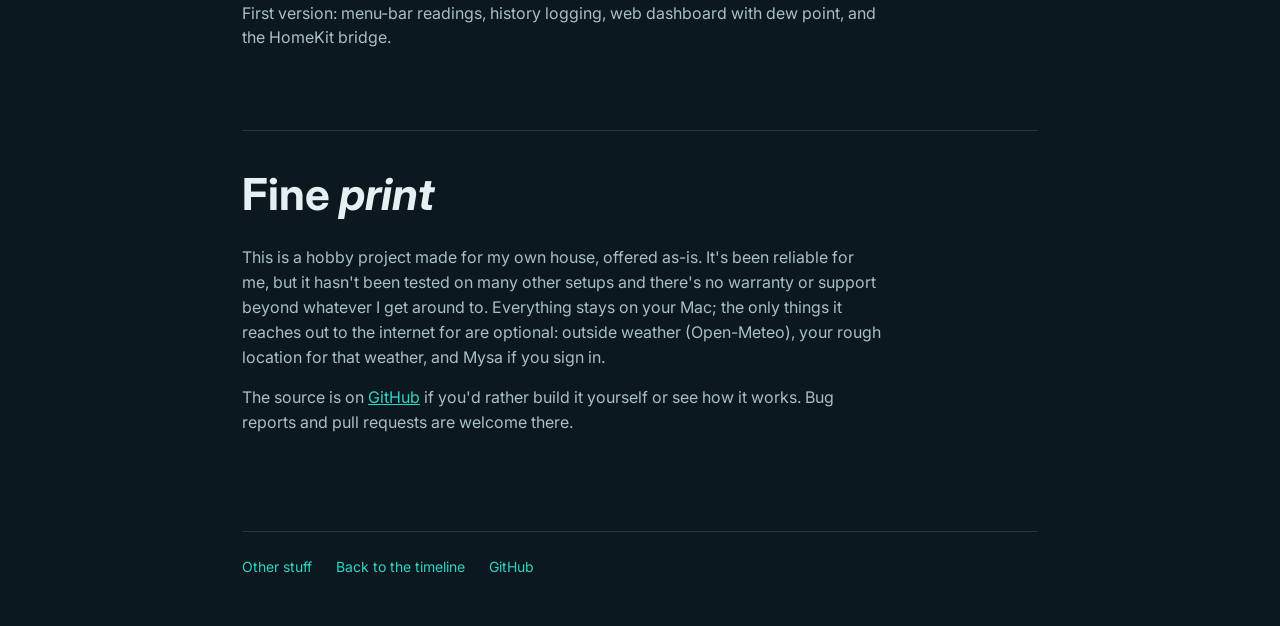
==== commit f94ead9c: "BLE Thermo page: click screenshots to enlarge, move version history up Co-Authored-By: Claude Opus 5" ====
--- a/ble-thermo/index.html
+++ b/ble-thermo/index.html
@@ -26,6 +26,14 @@
   .shots { margin-top: 4rem; display: grid; gap: 1rem; }
   .shots-row { display: grid; grid-template-columns: 2.36fr 1fr; gap: 1rem; align-items: start; }
   .shots img { display: block; width: 100%; height: auto; border: 1px solid var(--line); border-radius: 10px; box-shadow: var(--shadow); }
+  .shots a { display: block; cursor: zoom-in; }
+  .shots a img { transition: border-color 0.2s; }
+  .shots a:hover img { border-color: var(--muted); }
+  .lightbox { position: fixed; inset: 0; z-index: 1100; display: none; align-items: center; justify-content: center; padding: 24px; background: rgba(6, 12, 16, 0.92); cursor: zoom-out; }
+  .lightbox.open { display: flex; }
+  .lightbox img { max-width: 100%; max-height: 100%; width: auto; height: auto; border-radius: 10px; box-shadow: 0 24px 80px rgba(0, 0, 0, 0.6); }
+  .lightbox button { position: absolute; top: 16px; right: 16px; width: 44px; height: 44px; border: 0; border-radius: 50%; background: rgba(255, 255, 255, 0.1); color: var(--ink); font-size: 1.5rem; line-height: 1; cursor: pointer; }
+  .lightbox button:hover { background: rgba(255, 255, 255, 0.2); }
   .shots figcaption { font-family: var(--mono); font-size: 0.75rem; color: var(--muted); margin-top: 0.6rem; }
   .app section { margin-top: 5rem; border-top: 1px solid var(--line); padding-top: 2.5rem; }
   .app h2 { font-size: clamp(2rem, 4vw, 2.75rem); line-height: 1.05; margin-bottom: 1.75rem; }
@@ -84,16 +92,16 @@
 
   <div class="shots">
     <figure>
-      <img src="screenshot-charts.jpg" width="1720" height="1156" alt="Web dashboard showing a day of temperature and humidity for nine sensors, with current readings and trend arrows on the right">
+      <a href="screenshot-charts.jpg"><img src="screenshot-charts.jpg" width="1720" height="1156" alt="Web dashboard showing a day of temperature and humidity for nine sensors, with current readings and trend arrows on the right"></a>
       <figcaption>The web dashboard: a day of readings from around the house.</figcaption>
     </figure>
     <div class="shots-row">
       <figure>
-        <img src="screenshot-floorplan.jpg" width="1720" height="1021" loading="lazy" alt="Floor plan view with live temperature pins placed in each room">
+        <a href="screenshot-floorplan.jpg"><img src="screenshot-floorplan.jpg" width="1720" height="1021" loading="lazy" alt="Floor plan view with live temperature pins placed in each room"></a>
         <figcaption>Optional floor plan with live readings pinned to rooms.</figcaption>
       </figure>
       <figure>
-        <img src="screenshot-phone.jpg" width="780" height="1093" loading="lazy" alt="The dashboard on a phone">
+        <a href="screenshot-phone.jpg"><img src="screenshot-phone.jpg" width="780" height="1093" loading="lazy" alt="The dashboard on a phone"></a>
         <figcaption>Works on a phone, too.</figcaption>
       </figure>
     </div>
@@ -123,12 +131,6 @@
   </section>
 
   <section>
-    <h2>Fine <em>print</em></h2>
-    <p>This is a hobby project made for my own house, offered as-is. It's been reliable for me, but it hasn't been tested on many other setups and there's no warranty or support beyond whatever I get around to. Everything stays on your Mac; the only things it reaches out to the internet for are optional: outside weather (Open-Meteo), your rough location for that weather, and Mysa if you sign in.</p>
-    <p>The source is on <a href="https://github.com/MrChrome/BLE-Thermo" target="_blank" rel="noopener">GitHub</a> if you'd rather build it yourself or see how it works. Bug reports and pull requests are welcome there.</p>
-  </section>
-
-  <section>
     <h2>Version <em>history</em></h2>
     <dl class="changes">
       <dt>1.1 · October 2026</dt>
@@ -138,11 +140,39 @@
     </dl>
   </section>
 
+  <section>
+    <h2>Fine <em>print</em></h2>
+    <p>This is a hobby project made for my own house, offered as-is. It's been reliable for me, but it hasn't been tested on many other setups and there's no warranty or support beyond whatever I get around to. Everything stays on your Mac; the only things it reaches out to the internet for are optional: outside weather (Open-Meteo), your rough location for that weather, and Mysa if you sign in.</p>
+    <p>The source is on <a href="https://github.com/MrChrome/BLE-Thermo" target="_blank" rel="noopener">GitHub</a> if you'd rather build it yourself or see how it works. Bug reports and pull requests are welcome there.</p>
+  </section>
+
   <footer class="foot">
     <a href="../other/">Other stuff</a>
     <a href="../">Back to the timeline</a>
     <a href="https://github.com/MrChrome/BLE-Thermo" target="_blank" rel="noopener">GitHub</a>
   </footer>
 </main>
+<div class="lightbox" id="lightbox" role="dialog" aria-modal="true" aria-label="Screenshot">
+  <img alt="">
+  <button type="button" aria-label="Close">&times;</button>
+</div>
+<script>
+(function() {
+  var box = document.getElementById('lightbox');
+  var img = box.querySelector('img');
+  function close() { box.classList.remove('open'); img.removeAttribute('src'); }
+  document.querySelectorAll('.shots a').forEach(function(a) {
+    a.addEventListener('click', function(e) {
+      e.preventDefault();
+      img.src = a.getAttribute('href');
+      img.alt = a.querySelector('img').alt;
+      box.classList.add('open');
+      box.querySelector('button').focus();
+    });
+  });
+  box.addEventListener('click', close);
+  document.addEventListener('keydown', function(e) { if (e.key === 'Escape') close(); });
+})();
+</script>
 </body>
 </html>
